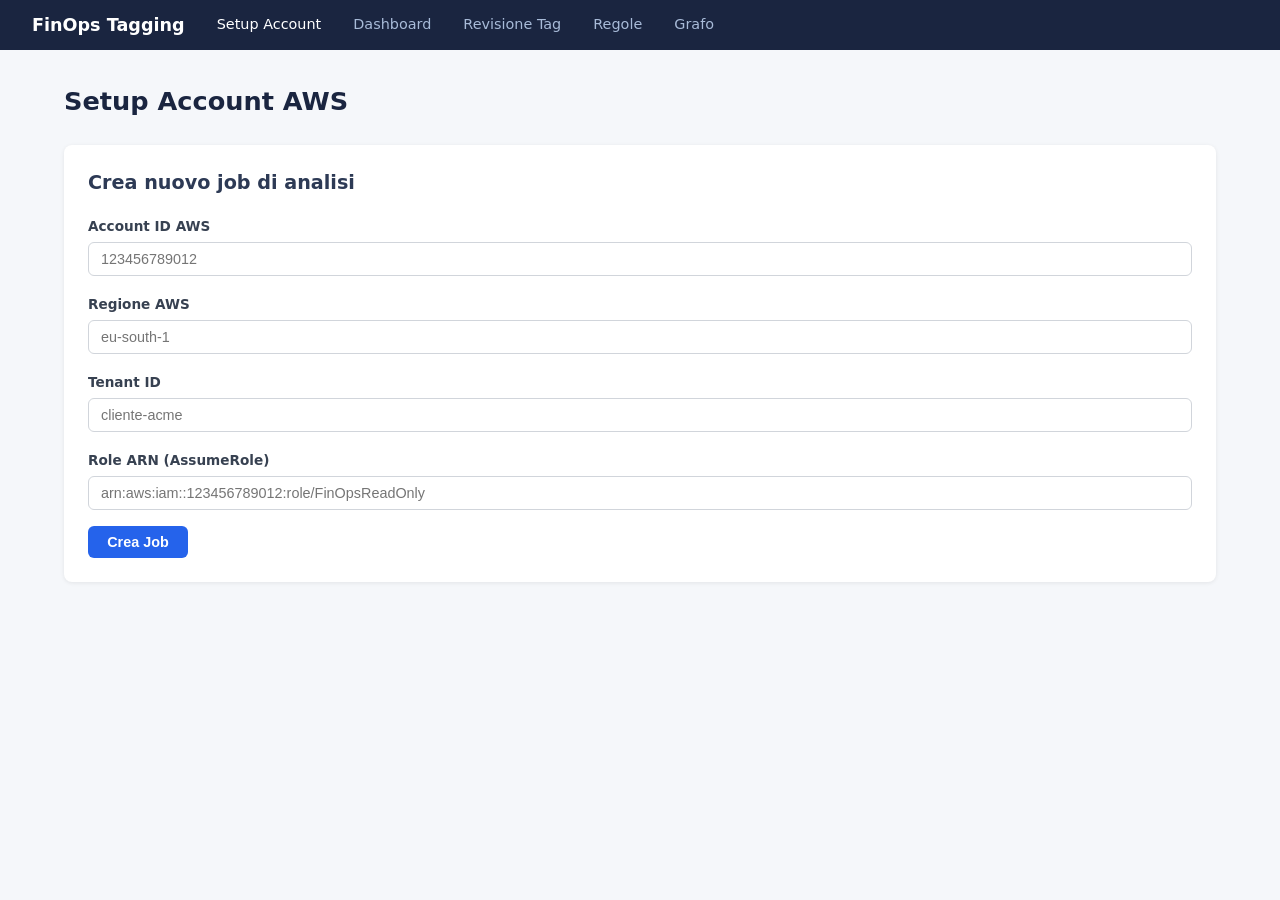
==== frontend/index.html @ 10030cde "Add FinOps tagging platform implementation" ====
<!DOCTYPE html>
<html lang="it">
<head>
  <meta charset="UTF-8" />
  <meta name="viewport" content="width=device-width, initial-scale=1.0" />
  <title>FinOps Tagging Platform — Setup Account</title>
  <link rel="stylesheet" href="css/style.css" />
</head>
<body>
  <nav>
    <a class="brand" href="index.html">FinOps Tagging</a>
    <a href="index.html" class="active">Setup Account</a>
    <a href="dashboard.html">Dashboard</a>
    <a href="review.html">Revisione Tag</a>
    <a href="rules.html">Regole</a>
    <a href="graph.html">Grafo</a>
  </nav>
  <main>
    <h1>Setup Account AWS</h1>
    <div class="card">
      <h2>Crea nuovo job di analisi</h2>
      <form id="form-create-job">
        <div class="form-group">
          <label for="account_id">Account ID AWS</label>
          <input type="text" id="account_id" placeholder="123456789012" required />
        </div>
        <div class="form-group">
          <label for="region">Regione AWS</label>
          <input type="text" id="region" placeholder="eu-south-1" required />
        </div>
        <div class="form-group">
          <label for="tenant_id">Tenant ID</label>
          <input type="text" id="tenant_id" placeholder="cliente-acme" required />
        </div>
        <div class="form-group">
          <label for="role_arn">Role ARN (AssumeRole)</label>
          <input type="text" id="role_arn" placeholder="arn:aws:iam::123456789012:role/FinOpsReadOnly" required />
        </div>
        <button type="submit" class="btn btn-primary">Crea Job</button>
      </form>
    </div>
    <div class="card" id="job-result" style="display:none">
      <h2>Job creato</h2>
      <p>Job ID: <strong id="created-job-id"></strong></p>
      <p><a href="dashboard.html" id="go-dashboard">Vai alla Dashboard →</a></p>
    </div>
  </main>
  <script src="js/api.js"></script>
  <script>
    document.getElementById("form-create-job").addEventListener("submit", async (e) => {
      e.preventDefault();
      const payload = {
        account_id: document.getElementById("account_id").value,
        region: document.getElementById("region").value,
        tenant_id: document.getElementById("tenant_id").value,
        role_arn: document.getElementById("role_arn").value,
      };
      try {
        const job = await api.createJob(payload);
        document.getElementById("created-job-id").textContent = job.job_id;
        document.getElementById("go-dashboard").href = `dashboard.html?job_id=${job.job_id}`;
        document.getElementById("job-result").style.display = "block";
        localStorage.setItem("last_job_id", job.job_id);
        localStorage.setItem("last_tenant_id", payload.tenant_id);
      } catch (err) {
        alert("Errore: " + err.message);
      }
    });
  </script>
</body>
</html>
---- frontend/css/style.css ----
*, *::before, *::after { box-sizing: border-box; margin: 0; padding: 0; }

body {
  font-family: system-ui, -apple-system, sans-serif;
  background: #f5f7fa;
  color: #222;
  line-height: 1.5;
}

nav {
  background: #1a2540;
  padding: 0.75rem 2rem;
  display: flex;
  align-items: center;
  gap: 2rem;
}

nav .brand { color: #fff; font-weight: 700; font-size: 1.1rem; text-decoration: none; }
nav a { color: #a8bbd8; text-decoration: none; font-size: 0.9rem; }
nav a:hover, nav a.active { color: #fff; }

main { max-width: 1200px; margin: 2rem auto; padding: 0 1.5rem; }

h1 { font-size: 1.6rem; margin-bottom: 1.5rem; color: #1a2540; }
h2 { font-size: 1.2rem; margin-bottom: 1rem; color: #2d3a55; }

.card {
  background: #fff;
  border-radius: 8px;
  box-shadow: 0 1px 4px rgba(0,0,0,.08);
  padding: 1.5rem;
  margin-bottom: 1.5rem;
}

.btn {
  display: inline-block;
  padding: 0.5rem 1.2rem;
  border-radius: 6px;
  border: none;
  cursor: pointer;
  font-size: 0.9rem;
  font-weight: 600;
}
.btn-primary { background: #2563eb; color: #fff; }
.btn-primary:hover { background: #1d4ed8; }
.btn-secondary { background: #e5e7eb; color: #222; }
.btn-success { background: #16a34a; color: #fff; }
.btn-danger { background: #dc2626; color: #fff; }

input, select, textarea {
  width: 100%;
  padding: 0.5rem 0.75rem;
  border: 1px solid #d1d5db;
  border-radius: 6px;
  font-size: 0.9rem;
  margin-top: 0.25rem;
}

label { font-size: 0.85rem; font-weight: 600; color: #374151; }

.form-group { margin-bottom: 1rem; }

table { width: 100%; border-collapse: collapse; font-size: 0.9rem; }
th { background: #f3f4f6; text-align: left; padding: 0.6rem 0.75rem; font-weight: 600; }
td { padding: 0.6rem 0.75rem; border-bottom: 1px solid #e5e7eb; }
tr:hover td { background: #f9fafb; }

.badge {
  display: inline-block;
  padding: 0.15rem 0.5rem;
  border-radius: 999px;
  font-size: 0.75rem;
  font-weight: 600;
}
.badge-pending { background: #fef3c7; color: #92400e; }
.badge-approved { background: #d1fae5; color: #065f46; }
.badge-rejected { background: #fee2e2; color: #991b1b; }
.badge-proposed { background: #dbeafe; color: #1e40af; }

.progress-bar {
  height: 8px;
  background: #e5e7eb;
  border-radius: 999px;
  overflow: hidden;
  margin-top: 0.5rem;
}
.progress-bar-fill { height: 100%; background: #2563eb; transition: width 0.4s; }

#graph-container { width: 100%; height: 600px; background: #f9fafb; border-radius: 8px; border: 1px solid #e5e7eb; }
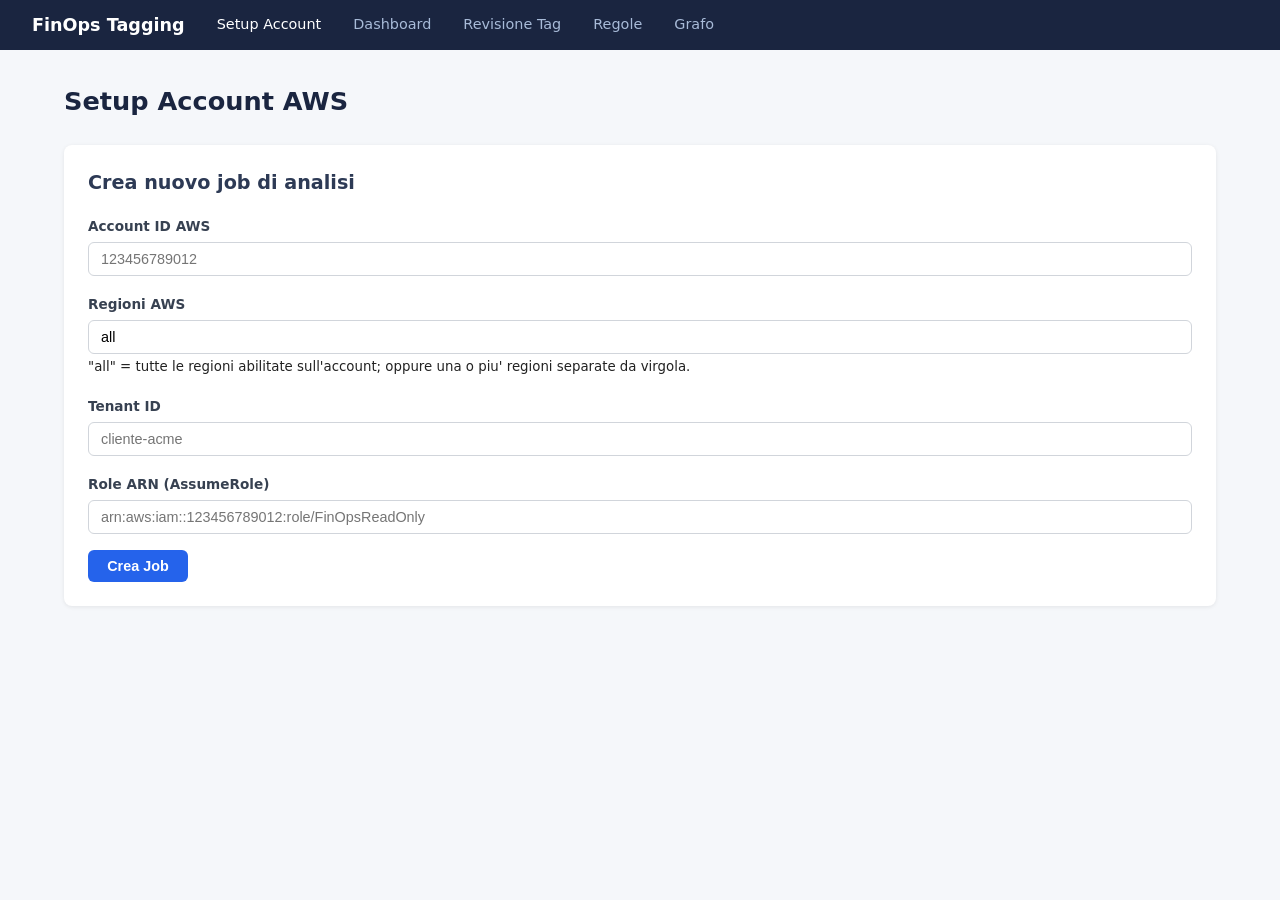
==== commit 03a0b652: "feat(agent1): multi-region extraction with full properties + generic scripts - AWSClient: region "al" ====
--- a/frontend/index.html
+++ b/frontend/index.html
@@ -25,8 +25,9 @@
           <input type="text" id="account_id" placeholder="123456789012" required />
         </div>
         <div class="form-group">
-          <label for="region">Regione AWS</label>
-          <input type="text" id="region" placeholder="eu-south-1" required />
+          <label for="region">Regioni AWS</label>
+          <input type="text" id="region" value="all" placeholder="all oppure eu-south-1,eu-west-1" />
+          <small>"all" = tutte le regioni abilitate sull'account; oppure una o piu' regioni separate da virgola.</small>
         </div>
         <div class="form-group">
           <label for="tenant_id">Tenant ID</label>
@@ -51,7 +52,7 @@
       e.preventDefault();
       const payload = {
         account_id: document.getElementById("account_id").value,
-        region: document.getElementById("region").value,
+        region: document.getElementById("region").value.trim() || "all",
         tenant_id: document.getElementById("tenant_id").value,
         role_arn: document.getElementById("role_arn").value,
       };
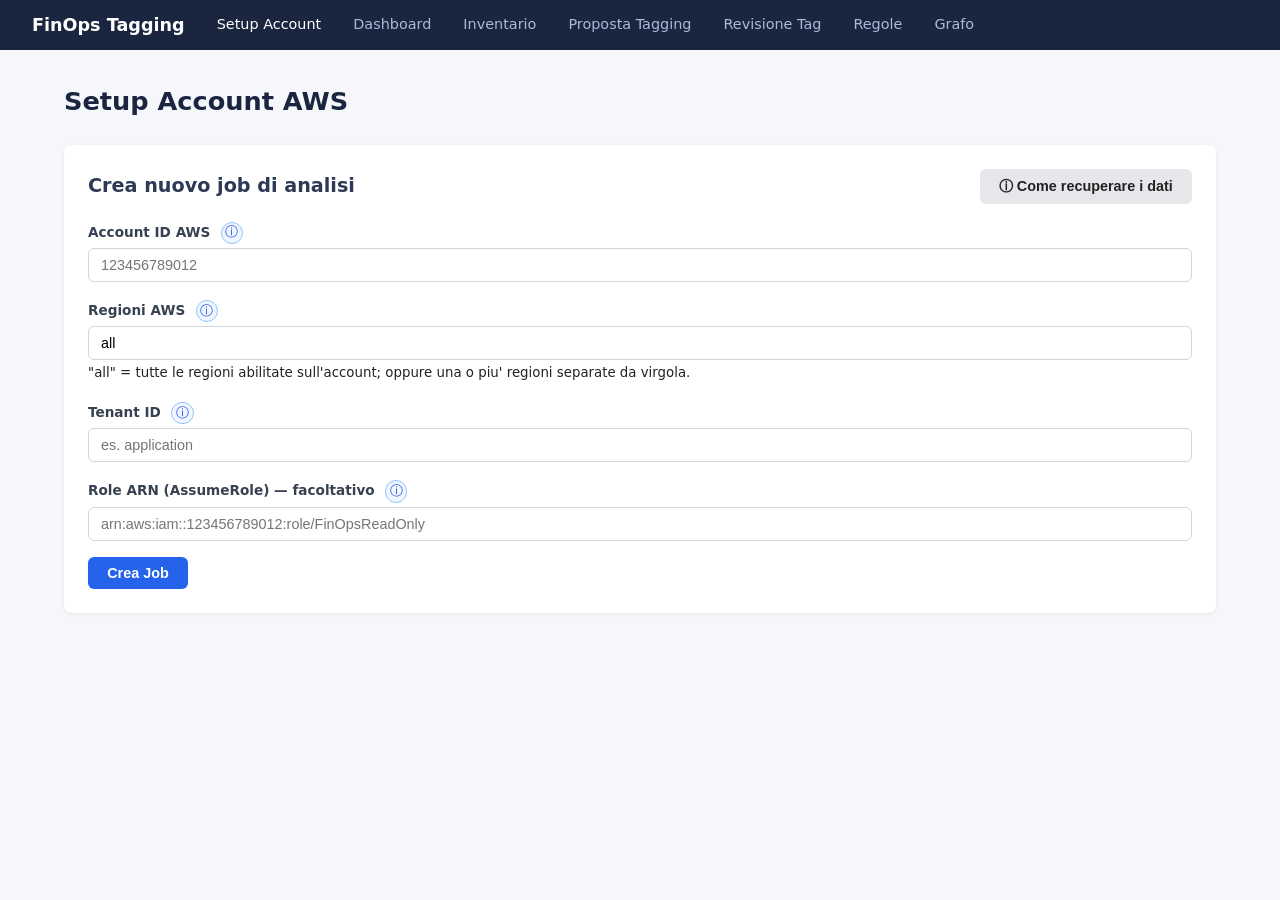
==== commit 6a91f2f9: "feat: tagging strategy registry, LLM rule extraction and tagging proposal Tagging Strategy registry " ====
--- a/frontend/index.html
+++ b/frontend/index.html
@@ -4,6 +4,7 @@
   <meta charset="UTF-8" />
   <meta name="viewport" content="width=device-width, initial-scale=1.0" />
   <title>FinOps Tagging Platform — Setup Account</title>
+  <link rel="icon" href="data:," />
   <link rel="stylesheet" href="css/style.css" />
 </head>
 <body>
@@ -11,6 +12,8 @@
     <a class="brand" href="index.html">FinOps Tagging</a>
     <a href="index.html" class="active">Setup Account</a>
     <a href="dashboard.html">Dashboard</a>
+    <a href="inventory.html">Inventario</a>
+    <a href="proposals.html">Proposta Tagging</a>
     <a href="review.html">Revisione Tag</a>
     <a href="rules.html">Regole</a>
     <a href="graph.html">Grafo</a>
@@ -18,24 +21,84 @@
   <main>
     <h1>Setup Account AWS</h1>
     <div class="card">
-      <h2>Crea nuovo job di analisi</h2>
+      <div class="card-head">
+        <h2>Crea nuovo job di analisi</h2>
+        <button type="button" class="btn btn-secondary info-toggle" data-target="info-all" aria-expanded="false">ⓘ Come recuperare i dati</button>
+      </div>
+      <div class="info-box" id="info-all" hidden>
+        <p><strong>Prima di iniziare</strong>: serve un accesso in sola lettura all'account AWS, di solito tramite il portale
+          AWS SSO (IAM Identity Center). Da terminale: <code>aws sso login --profile &lt;profilo&gt;</code>.</p>
+        <ol>
+          <li><strong>Account ID</strong>: 12 cifre, si legge in alto a destra nella console AWS o con
+            <code>aws sts get-caller-identity --profile &lt;profilo&gt; --query Account --output text</code>.</li>
+          <li><strong>Regioni</strong>: lascia <code>all</code> per analizzare tutte le regioni abilitate.</li>
+          <li><strong>Tenant ID</strong>: non è un dato AWS, è un nome scelto da voi per raggruppare i job dello stesso cliente
+            (es. <code>application</code>, <code>mur</code>, <code>idm</code>).</li>
+          <li><strong>Role ARN</strong>: facoltativo, vedi il pulsante ⓘ accanto al campo.</li>
+        </ol>
+        <p>Usa i pulsanti ⓘ accanto a ogni campo per i dettagli.</p>
+      </div>
       <form id="form-create-job">
         <div class="form-group">
-          <label for="account_id">Account ID AWS</label>
-          <input type="text" id="account_id" placeholder="123456789012" required />
+          <label for="account_id">Account ID AWS
+            <button type="button" class="info-btn info-toggle" data-target="info-account" aria-expanded="false" title="Come recuperarlo">ⓘ</button></label>
+          <input type="text" id="account_id" placeholder="123456789012" required pattern="\d{12}" title="12 cifre" />
+          <div class="info-box" id="info-account" hidden>
+            <p>Il numero di 12 cifre che identifica l'account AWS da analizzare. Per trovarlo:</p>
+            <ul>
+              <li><strong>Portale AWS SSO</strong> (IAM Identity Center): è indicato sotto il nome di ogni account nell'elenco.</li>
+              <li><strong>Console AWS</strong>: clic sul nome utente in alto a destra, voce <em>Account ID</em>.</li>
+              <li><strong>AWS CLI</strong>, dopo <code>aws sso login --profile &lt;profilo&gt;</code>:
+                <code>aws sts get-caller-identity --profile &lt;profilo&gt; --query Account --output text</code></li>
+              <li>Nel file <code>%USERPROFILE%\.aws\config</code>: valore <code>sso_account_id</code> del profilo.</li>
+            </ul>
+          </div>
         </div>
         <div class="form-group">
-          <label for="region">Regioni AWS</label>
+          <label for="region">Regioni AWS
+            <button type="button" class="info-btn info-toggle" data-target="info-region" aria-expanded="false" title="Quali regioni indicare">ⓘ</button></label>
           <input type="text" id="region" value="all" placeholder="all oppure eu-south-1,eu-west-1" />
           <small>"all" = tutte le regioni abilitate sull'account; oppure una o piu' regioni separate da virgola.</small>
+          <div class="info-box" id="info-region" hidden>
+            <p>Consigliato: <code>all</code>. L'estrazione interroga tutte le regioni abilitate sull'account; quelle bloccate
+              dalle policy dell'organizzazione (SCP) vengono segnalate come negate e saltate.</p>
+            <p>Per limitare l'analisi, indica una o più regioni separate da virgola, es. <code>eu-south-1,us-east-1</code>
+              (<code>us-east-1</code> contiene anche i certificati ACM usati da CloudFront). Elenco delle regioni abilitate:
+              <code>aws ec2 describe-regions --profile &lt;profilo&gt; --query "Regions[].RegionName" --output text</code></p>
+          </div>
         </div>
         <div class="form-group">
-          <label for="tenant_id">Tenant ID</label>
-          <input type="text" id="tenant_id" placeholder="cliente-acme" required />
+          <label for="tenant_id">Tenant ID
+            <button type="button" class="info-btn info-toggle" data-target="info-tenant" aria-expanded="false" title="Cos'è il Tenant ID">ⓘ</button></label>
+          <input type="text" id="tenant_id" placeholder="es. application" required />
+          <div class="info-box" id="info-tenant" hidden>
+            <p><strong>Non è un dato AWS e non va recuperato da nessuna parte</strong>: è un identificativo scelto da voi per il
+              cliente o il perimetro a cui appartiene l'account (es. <code>application</code>, <code>mur</code>,
+              <code>idm</code>, <code>cineca</code>).</p>
+            <p>A cosa serve: le regole di tagging approvate (pagina <em>Regole</em>) e il nodo <em>Tenant</em> del grafo sono
+              associati al tenant. Usa sempre lo stesso valore per tutti gli account e job dello stesso cliente, così le
+              regole già approvate vengono riutilizzate. Consigliato: minuscolo, senza spazi.</p>
+          </div>
         </div>
         <div class="form-group">
-          <label for="role_arn">Role ARN (AssumeRole)</label>
-          <input type="text" id="role_arn" placeholder="arn:aws:iam::123456789012:role/FinOpsReadOnly" required />
+          <label for="role_arn">Role ARN (AssumeRole) — facoltativo
+            <button type="button" class="info-btn info-toggle" data-target="info-role" aria-expanded="false" title="Come recuperarlo">ⓘ</button></label>
+          <input type="text" id="role_arn" placeholder="arn:aws:iam::123456789012:role/FinOpsReadOnly" />
+          <div class="info-box" id="info-role" hidden>
+            <p><strong>Nota</strong>: oggi questo valore <em>non viene usato</em> dall'estrazione. Agent 1 usa le credenziali
+              del proprio ambiente: il profilo SSO (<code>AWS_PROFILE</code>) oppure il ruolo indicato in
+              <code>AWS_ASSUME_ROLE_ARN</code> nel file <code>.env</code>. Puoi lasciare il campo vuoto.</p>
+            <p>Se serve l'ARN del ruolo di sola lettura (per configurare <code>AWS_ASSUME_ROLE_ARN</code>):</p>
+            <ul>
+              <li><strong>Console IAM</strong> dell'account: <em>Ruoli</em>, cerca il ruolo di lettura (es.
+                <code>FinOps_ReadOnly</code>), copia il campo <em>ARN</em>.</li>
+              <li><strong>AWS CLI</strong>:
+                <code>aws iam list-roles --profile &lt;profilo&gt; --query "Roles[?contains(RoleName,'ReadOnly')].Arn" --output text</code></li>
+              <li>Con SSO il ruolo si chiama <code>AWSReservedSSO_&lt;PermissionSet&gt;_…</code>; il ruolo attuale è indicato da
+                <code>aws sts get-caller-identity --profile &lt;profilo&gt;</code> (campo <em>Arn</em>).</li>
+              <li>Formato: <code>arn:aws:iam::&lt;account-id&gt;:role/&lt;nome-ruolo&gt;</code>.</li>
+            </ul>
+          </div>
         </div>
         <button type="submit" class="btn btn-primary">Crea Job</button>
       </form>
@@ -48,13 +111,21 @@
   </main>
   <script src="js/api.js"></script>
   <script>
+    // Pulsanti info: mostrano/nascondono le istruzioni per recuperare i dati richiesti
+    document.querySelectorAll(".info-toggle").forEach((btn) => {
+      btn.addEventListener("click", () => {
+        const box = document.getElementById(btn.dataset.target);
+        box.hidden = !box.hidden;
+        btn.setAttribute("aria-expanded", String(!box.hidden));
+      });
+    });
     document.getElementById("form-create-job").addEventListener("submit", async (e) => {
       e.preventDefault();
       const payload = {
         account_id: document.getElementById("account_id").value,
         region: document.getElementById("region").value.trim() || "all",
         tenant_id: document.getElementById("tenant_id").value,
-        role_arn: document.getElementById("role_arn").value,
+        role_arn: document.getElementById("role_arn").value.trim() || null,
       };
       try {
         const job = await api.createJob(payload);
--- a/frontend/css/style.css
+++ b/frontend/css/style.css
@@ -87,3 +87,64 @@
 .progress-bar-fill { height: 100%; background: #2563eb; transition: width 0.4s; }
 
 #graph-container { width: 100%; height: 600px; background: #f9fafb; border-radius: 8px; border: 1px solid #e5e7eb; }
+
+/* --- Inventario --- */
+.muted { color: #6b7280; font-size: 0.85rem; }
+.form-row { display: flex; flex-wrap: wrap; gap: 1rem; align-items: flex-end; }
+.form-row .form-group { flex: 1; min-width: 180px; margin-bottom: 0; }
+.stats { display: flex; flex-wrap: wrap; gap: 1rem; margin-bottom: 1rem; }
+.stat { background: #f3f4f6; border-radius: 6px; padding: 0.75rem 1rem; min-width: 150px; }
+.stat-value { font-size: 1.5rem; font-weight: 700; color: #1a2540; }
+.stat-label { font-size: 0.8rem; color: #6b7280; }
+.chips { display: flex; flex-wrap: wrap; gap: 0.5rem; }
+.chip { background: #e0e7ff; color: #1e3a8a; border-radius: 999px; padding: 0.15rem 0.7rem; font-size: 0.8rem; }
+.badge-ok { background: #d1fae5; color: #065f46; }
+.badge-bad { background: #fee2e2; color: #991b1b; }
+.table-wrap { max-height: 600px; overflow: auto; margin-top: 0.5rem; }
+#inv-table tbody tr { cursor: pointer; }
+#inv-table tbody tr:hover { background: #f9fafb; }
+.json-view { font-size: 0.8rem; overflow: auto; max-height: 500px; background: #f3f4f6; padding: 1rem; border-radius: 6px; }
+#inv-table { table-layout: fixed; font-size: 0.8rem; }
+#inv-table th, #inv-table td { padding: 0.4rem 0.5rem; vertical-align: top; }
+#inv-table td { overflow: hidden; text-overflow: ellipsis; white-space: nowrap; }
+#inv-table th:nth-child(1) { width: 95px; }
+#inv-table th:nth-child(2) { width: 200px; }
+#inv-table th:nth-child(3) { width: 210px; }
+#inv-table th:nth-child(4) { width: 140px; }
+#inv-table th:nth-child(5) { width: 80px; }
+#inv-table th:nth-child(6) { width: 200px; }
+
+/* --- Pulsanti info (Setup Account) --- */
+.card-head { display: flex; justify-content: space-between; align-items: center; gap: 1rem; margin-bottom: 1rem; }
+.card-head h2 { margin-bottom: 0; }
+.info-btn { border: 1px solid #93c5fd; background: #eff6ff; color: #1d4ed8; border-radius: 999px; width: 1.4rem; height: 1.4rem;
+  font-size: 0.8rem; line-height: 1; cursor: pointer; margin-left: 0.35rem; vertical-align: middle; }
+.info-btn:hover, .info-btn[aria-expanded="true"] { background: #1d4ed8; color: #fff; }
+.info-box { background: #eff6ff; border-left: 3px solid #2563eb; border-radius: 6px; padding: 0.75rem 1rem; margin: 0.5rem 0 0.75rem;
+  font-size: 0.85rem; color: #1f2937; }
+.info-box p + p, .info-box p + ul, .info-box p + ol, .info-box ul + p, .info-box ol + p { margin-top: 0.5rem; }
+.info-box ul, .info-box ol { padding-left: 1.2rem; }
+.info-box li { margin: 0.2rem 0; }
+.info-box code { background: #dbeafe; padding: 0 0.25rem; border-radius: 3px; font-size: 0.8rem; word-break: break-all; }
+
+/* --- Regole / Proposta Tagging --- */
+.btn-sm { padding: 0.2rem 0.55rem; font-size: 0.78rem; }
+table.compact { font-size: 0.82rem; }
+table.compact th, table.compact td { padding: 0.4rem 0.5rem; vertical-align: top; }
+.group-title { font-size: 1rem; margin: 1rem 0 0.5rem; color: #1a2540; }
+.row-selected td { background: #eff6ff; }
+.tabs { display: flex; gap: 0.25rem; border-bottom: 1px solid #e5e7eb; margin: 1rem 0 0.75rem; }
+.tab { background: none; border: none; padding: 0.5rem 0.9rem; cursor: pointer; font-size: 0.88rem; color: #4b5563;
+  border-bottom: 2px solid transparent; }
+.tab.active { color: #1d4ed8; border-bottom-color: #1d4ed8; font-weight: 600; }
+.values { display: flex; flex-wrap: wrap; gap: 0.3rem; margin-top: 0.4rem; max-height: 220px; overflow: auto; }
+.values .chip em { font-style: normal; color: #6b7280; font-size: 0.7rem; }
+pre.mini { font-size: 0.72rem; margin: 0 0 0.3rem; white-space: pre-wrap; background: #f3f4f6; padding: 0.3rem; border-radius: 4px; }
+details summary { cursor: pointer; color: #1d4ed8; }
+.checklist { list-style: none; display: flex; flex-direction: column; gap: 0.6rem; }
+.checklist li { display: flex; gap: 0.6rem; align-items: flex-start; }
+.checklist .mark { width: 1.4rem; height: 1.4rem; border-radius: 999px; display: inline-flex; align-items: center; justify-content: center;
+  font-weight: 700; flex-shrink: 0; }
+.checklist li.ok .mark { background: #d1fae5; color: #065f46; }
+.checklist li.ko .mark { background: #fee2e2; color: #991b1b; }
+.btn:disabled { opacity: 0.5; cursor: not-allowed; }
